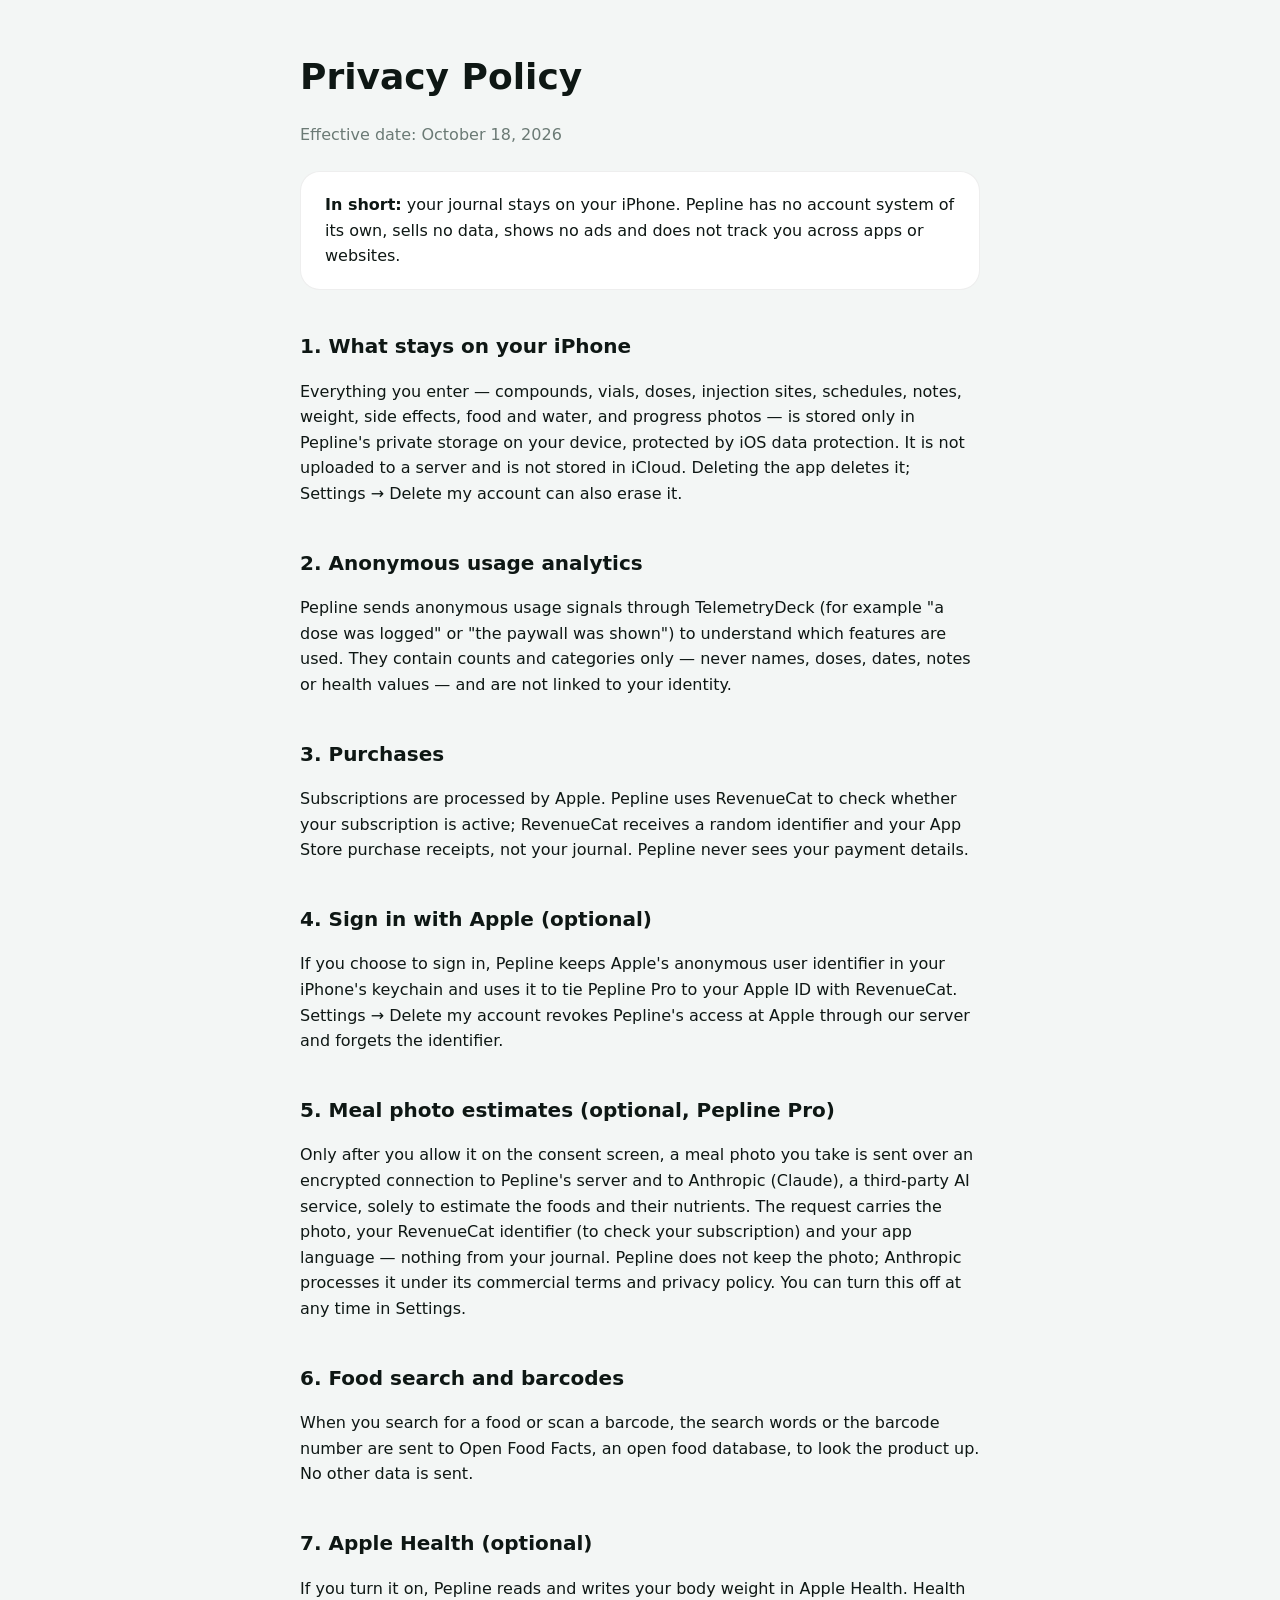
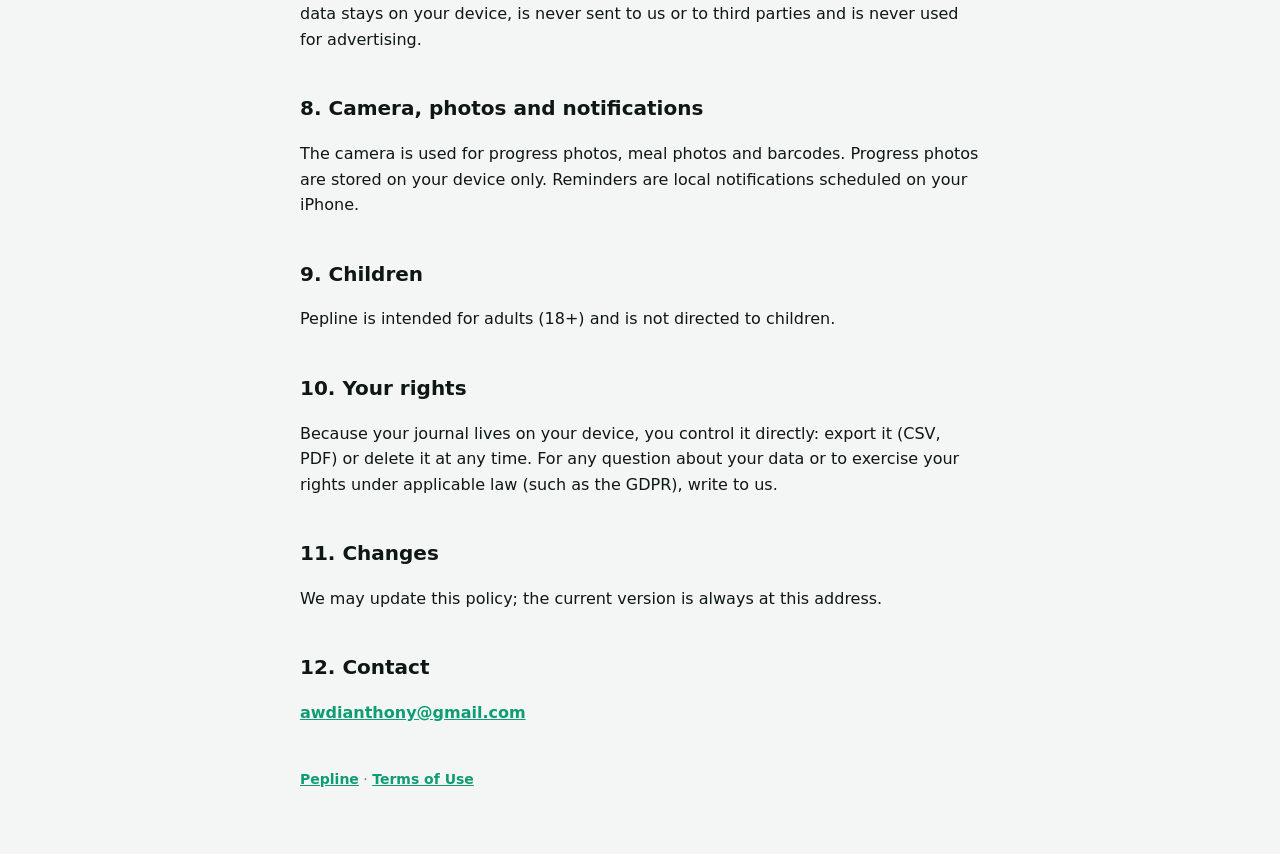
==== privacy.html @ dc52bab6 "Pepline support, privacy policy and terms of use Co-Authored-By: Claude Fable 5.1 <noreply@anthropic" ====
<!DOCTYPE html>
<html lang="en">
<head>
<meta charset="utf-8">
<meta name="viewport" content="width=device-width, initial-scale=1">
<title>Pepline — Privacy Policy</title>
<link rel="stylesheet" href="style.css">
</head>
<body>
<main>
<h1>Privacy Policy</h1>
<p class="muted">Effective date: October 18, 2026</p>

<div class="card">
<strong>In short:</strong> your journal stays on your iPhone. Pepline has no
account system of its own, sells no data, shows no ads and does not track you
across apps or websites.
</div>

<h2>1. What stays on your iPhone</h2>
<p>Everything you enter — compounds, vials, doses, injection sites, schedules,
notes, weight, side effects, food and water, and progress photos — is stored
only in Pepline's private storage on your device, protected by iOS data
protection. It is not uploaded to a server and is not stored in iCloud. Deleting
the app deletes it; Settings → Delete my account can also erase it.</p>

<h2>2. Anonymous usage analytics</h2>
<p>Pepline sends anonymous usage signals through TelemetryDeck (for example
"a dose was logged" or "the paywall was shown") to understand which features
are used. They contain counts and categories only — never names, doses, dates,
notes or health values — and are not linked to your identity.</p>

<h2>3. Purchases</h2>
<p>Subscriptions are processed by Apple. Pepline uses RevenueCat to check
whether your subscription is active; RevenueCat receives a random identifier
and your App Store purchase receipts, not your journal. Pepline never sees your
payment details.</p>

<h2>4. Sign in with Apple (optional)</h2>
<p>If you choose to sign in, Pepline keeps Apple's anonymous user identifier in
your iPhone's keychain and uses it to tie Pepline Pro to your Apple ID with
RevenueCat. Settings → Delete my account revokes Pepline's access at Apple
through our server and forgets the identifier.</p>

<h2>5. Meal photo estimates (optional, Pepline Pro)</h2>
<p>Only after you allow it on the consent screen, a meal photo you take is sent
over an encrypted connection to Pepline's server and to Anthropic (Claude), a
third-party AI service, solely to estimate the foods and their nutrients. The
request carries the photo, your RevenueCat identifier (to check your
subscription) and your app language — nothing from your journal. Pepline does
not keep the photo; Anthropic processes it under its commercial terms and
privacy policy. You can turn this off at any time in Settings.</p>

<h2>6. Food search and barcodes</h2>
<p>When you search for a food or scan a barcode, the search words or the
barcode number are sent to Open Food Facts, an open food database, to look the
product up. No other data is sent.</p>

<h2>7. Apple Health (optional)</h2>
<p>If you turn it on, Pepline reads and writes your body weight in Apple Health.
Health data stays on your device, is never sent to us or to third parties and is
never used for advertising.</p>

<h2>8. Camera, photos and notifications</h2>
<p>The camera is used for progress photos, meal photos and barcodes. Progress
photos are stored on your device only. Reminders are local notifications
scheduled on your iPhone.</p>

<h2>9. Children</h2>
<p>Pepline is intended for adults (18+) and is not directed to children.</p>

<h2>10. Your rights</h2>
<p>Because your journal lives on your device, you control it directly: export it
(CSV, PDF) or delete it at any time. For any question about your data or to
exercise your rights under applicable law (such as the GDPR), write to us.</p>

<h2>11. Changes</h2>
<p>We may update this policy; the current version is always at this address.</p>

<h2>12. Contact</h2>
<p><a href="mailto:awdianthony@gmail.com">awdianthony@gmail.com</a></p>

<footer><a href="index.html">Pepline</a> · <a href="terms.html">Terms of Use</a></footer>
</main>
</body>
</html>
---- style.css ----
:root { --bg: #0b1015; --card: rgba(255,255,255,0.055); --line: rgba(255,255,255,0.08);
        --text: #e6efec; --muted: #7d918b; --accent: #6bf5c8; }
@media (prefers-color-scheme: light) {
  :root { --bg: #f3f6f5; --card: #ffffff; --line: rgba(14,23,20,0.07);
          --text: #0e1714; --muted: #6b7a75; --accent: #0f9c75; }
}
* { box-sizing: border-box; }
body { margin: 0; background: var(--bg); color: var(--text);
       font-family: ui-rounded, -apple-system, system-ui, sans-serif; line-height: 1.6; }
main { max-width: 720px; margin: 0 auto; padding: 48px 20px 64px; }
h1 { font-size: 36px; margin: 0 0 4px; }
h2 { font-size: 20px; margin-top: 2em; }
p, li { color: var(--text); }
.muted { color: var(--muted); }
.tag { color: var(--accent); font-weight: 700; }
.card { background: var(--card); border: 1px solid var(--line); border-radius: 20px; padding: 20px 24px; margin: 24px 0; }
a { color: var(--accent); font-weight: 600; }
ul.links { list-style: none; padding: 0; }
ul.links li { margin: 12px 0; }
footer { margin-top: 3em; font-size: 14px; color: var(--muted); }
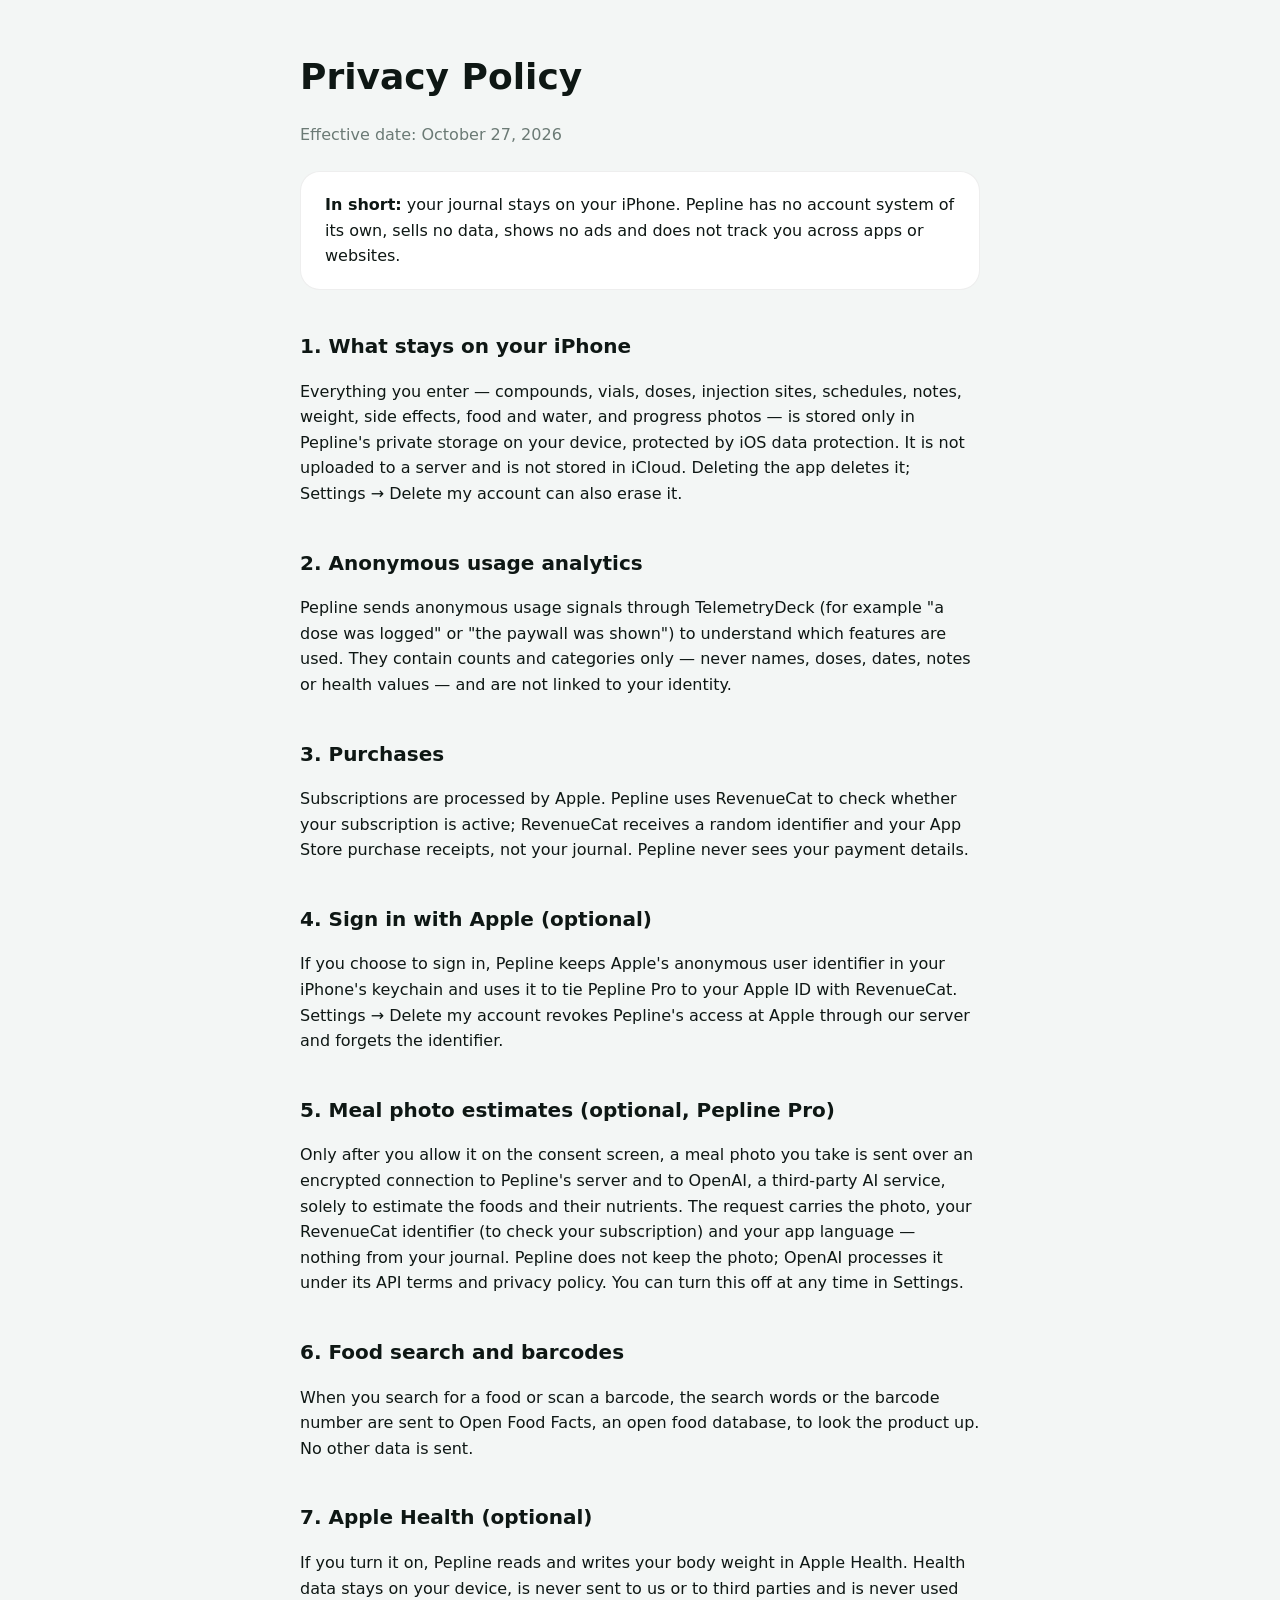
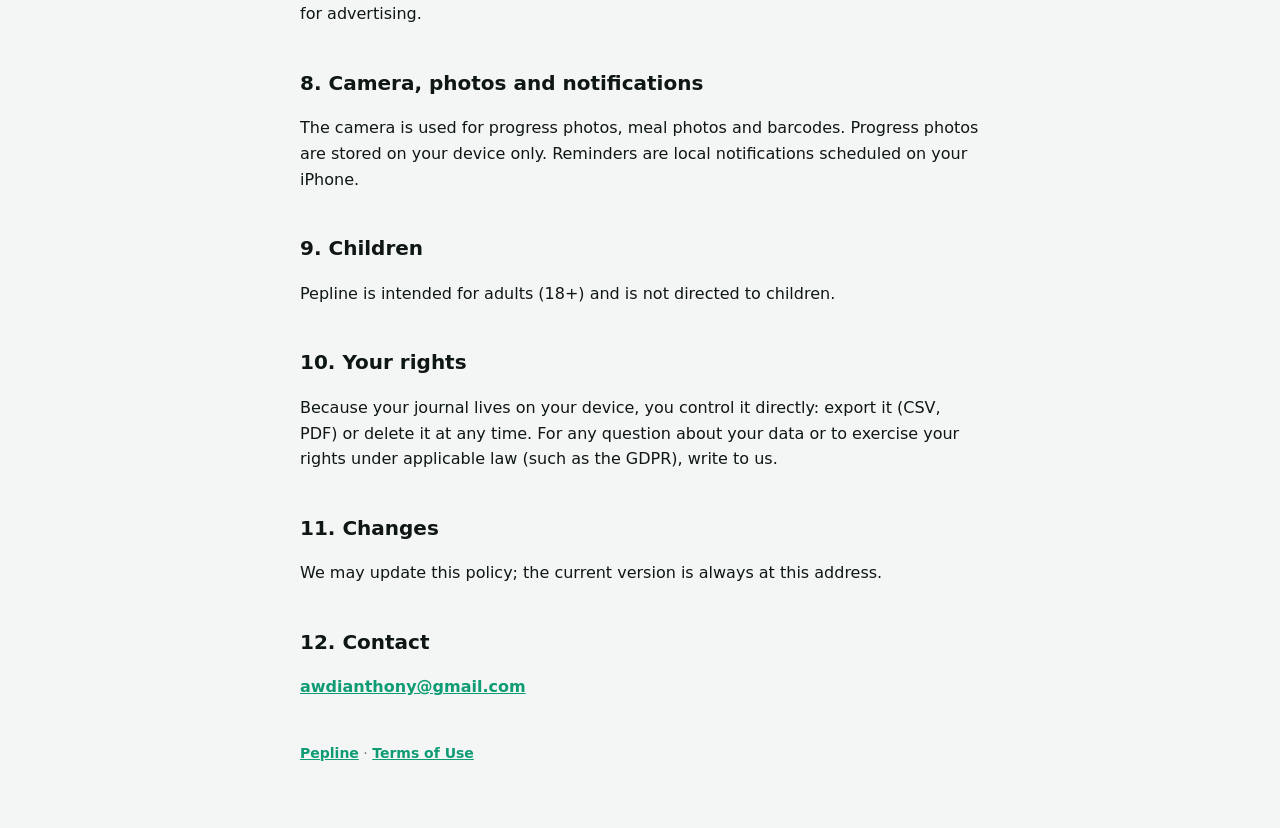
==== commit e5676a82: "Meal photo estimates now go to OpenAI Co-Authored-By: Claude Fable 5.1 <noreply@anthropic.com>" ====
--- a/privacy.html
+++ b/privacy.html
@@ -9,7 +9,7 @@
 <body>
 <main>
 <h1>Privacy Policy</h1>
-<p class="muted">Effective date: October 18, 2026</p>
+<p class="muted">Effective date: October 27, 2026</p>
 
 <div class="card">
 <strong>In short:</strong> your journal stays on your iPhone. Pepline has no
@@ -44,11 +44,11 @@
 
 <h2>5. Meal photo estimates (optional, Pepline Pro)</h2>
 <p>Only after you allow it on the consent screen, a meal photo you take is sent
-over an encrypted connection to Pepline's server and to Anthropic (Claude), a
+over an encrypted connection to Pepline's server and to OpenAI, a
 third-party AI service, solely to estimate the foods and their nutrients. The
 request carries the photo, your RevenueCat identifier (to check your
 subscription) and your app language — nothing from your journal. Pepline does
-not keep the photo; Anthropic processes it under its commercial terms and
+not keep the photo; OpenAI processes it under its API terms and
 privacy policy. You can turn this off at any time in Settings.</p>
 
 <h2>6. Food search and barcodes</h2>
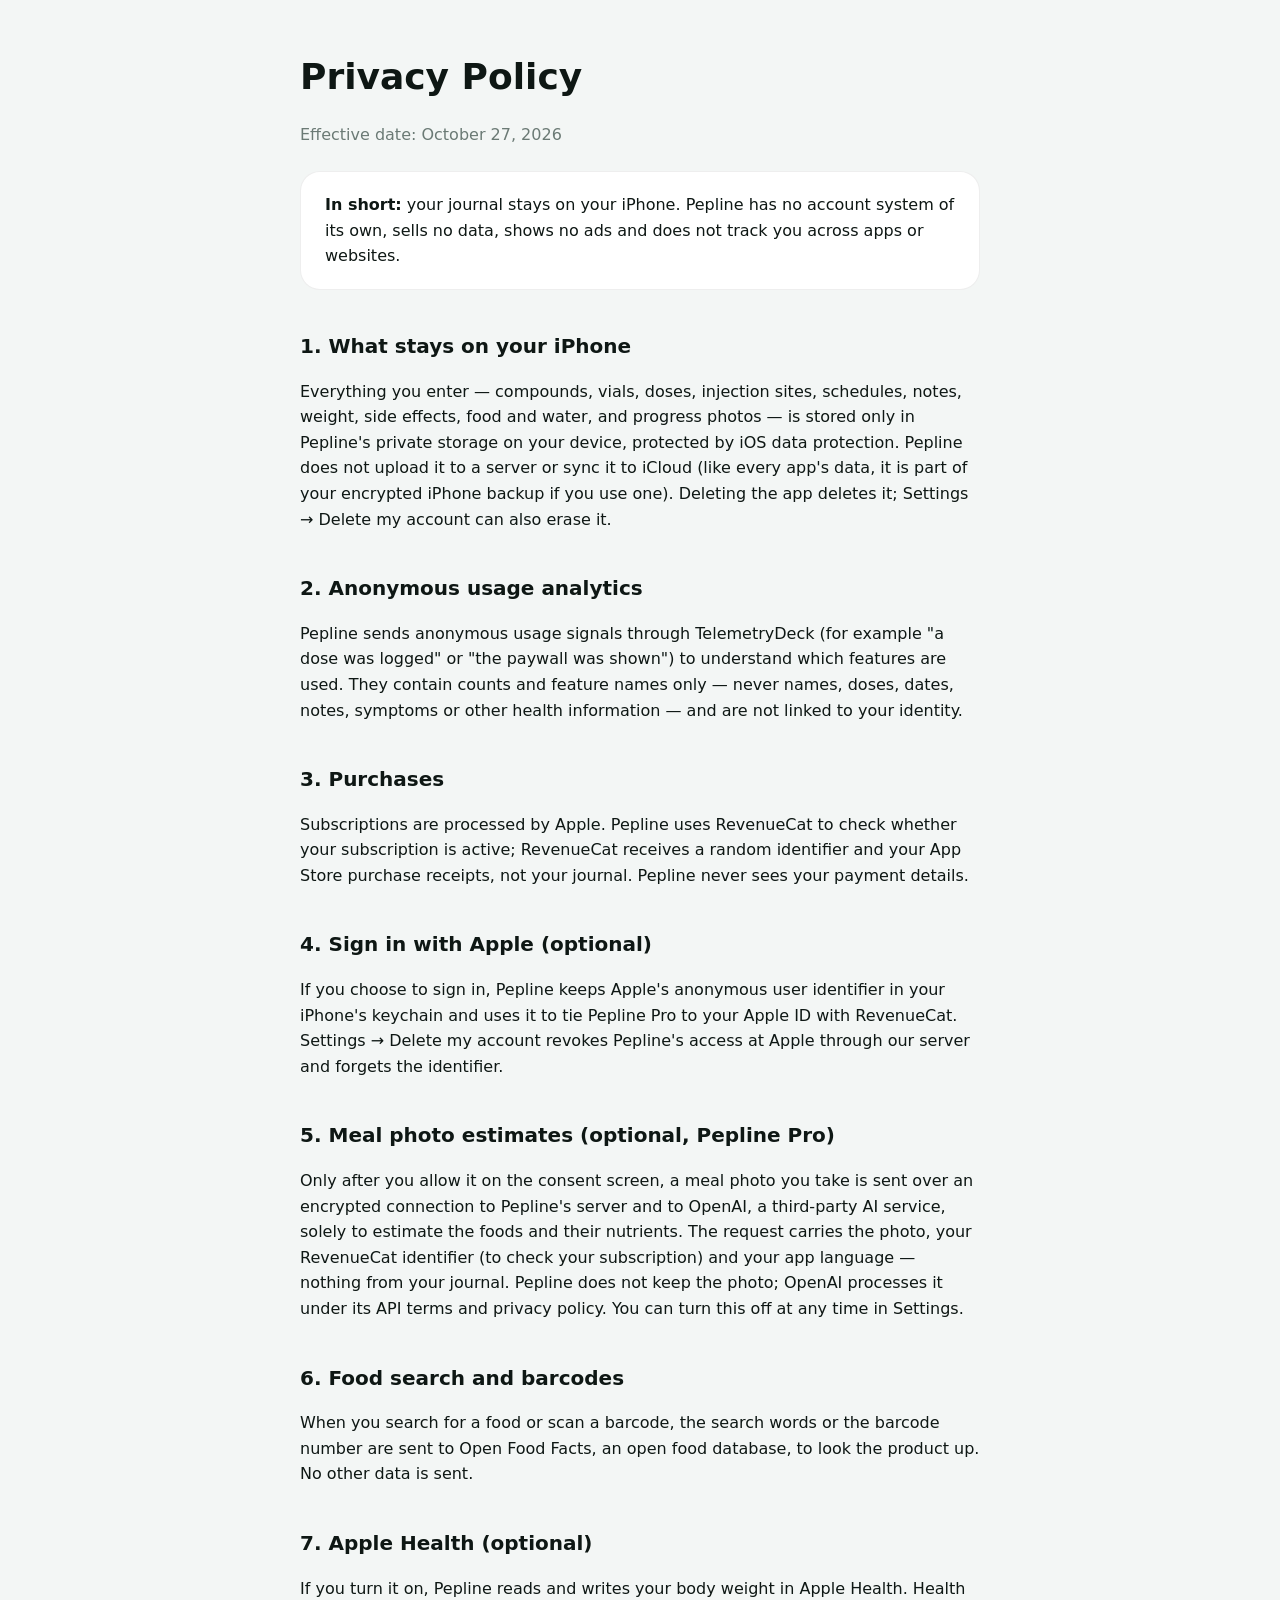
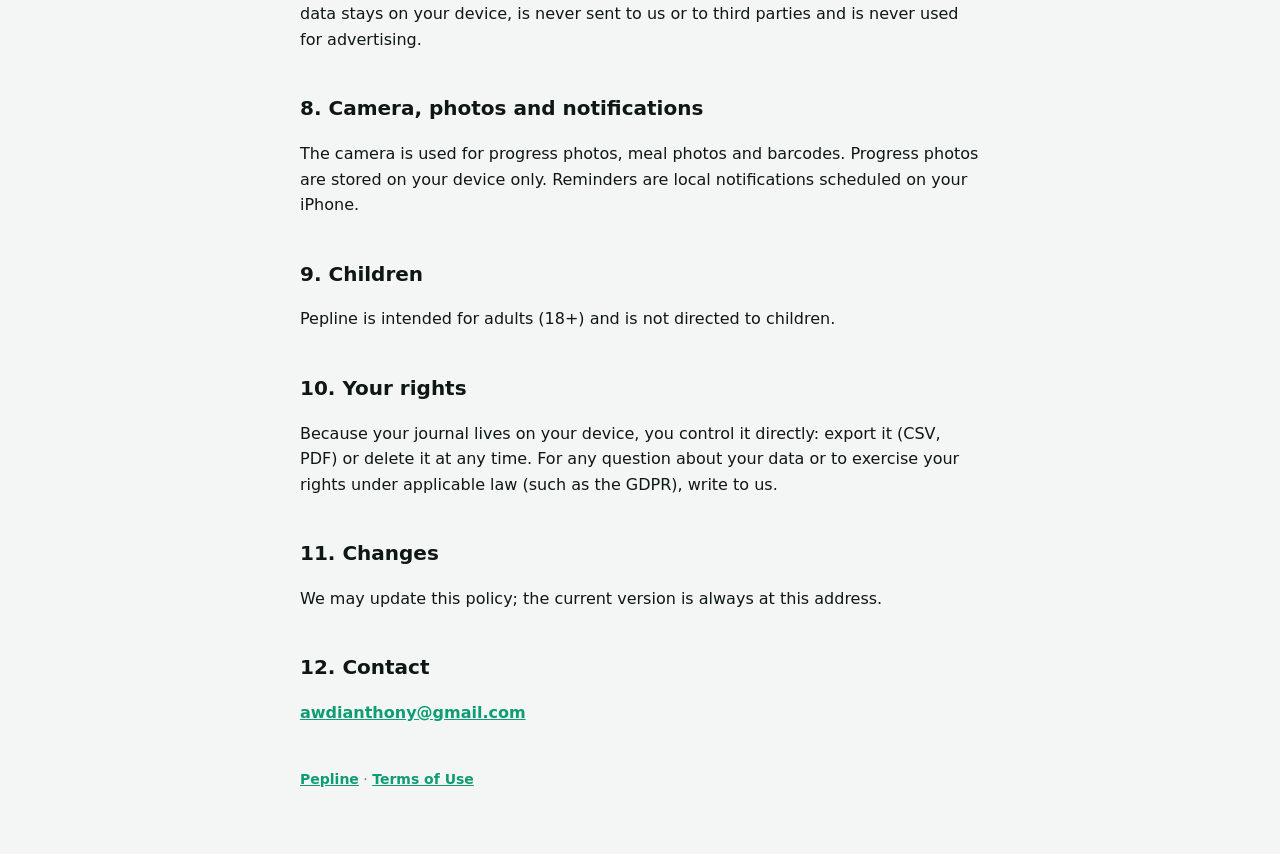
==== commit 3187e485: "Clarify device backups and that analytics carry no health information Co-Authored-By: Claude Fable 5" ====
--- a/privacy.html
+++ b/privacy.html
@@ -21,14 +21,15 @@
 <p>Everything you enter — compounds, vials, doses, injection sites, schedules,
 notes, weight, side effects, food and water, and progress photos — is stored
 only in Pepline's private storage on your device, protected by iOS data
-protection. It is not uploaded to a server and is not stored in iCloud. Deleting
+protection. Pepline does not upload it to a server or sync it to iCloud (like
+every app's data, it is part of your encrypted iPhone backup if you use one). Deleting
 the app deletes it; Settings → Delete my account can also erase it.</p>
 
 <h2>2. Anonymous usage analytics</h2>
 <p>Pepline sends anonymous usage signals through TelemetryDeck (for example
 "a dose was logged" or "the paywall was shown") to understand which features
-are used. They contain counts and categories only — never names, doses, dates,
-notes or health values — and are not linked to your identity.</p>
+are used. They contain counts and feature names only — never names, doses, dates,
+notes, symptoms or other health information — and are not linked to your identity.</p>
 
 <h2>3. Purchases</h2>
 <p>Subscriptions are processed by Apple. Pepline uses RevenueCat to check
